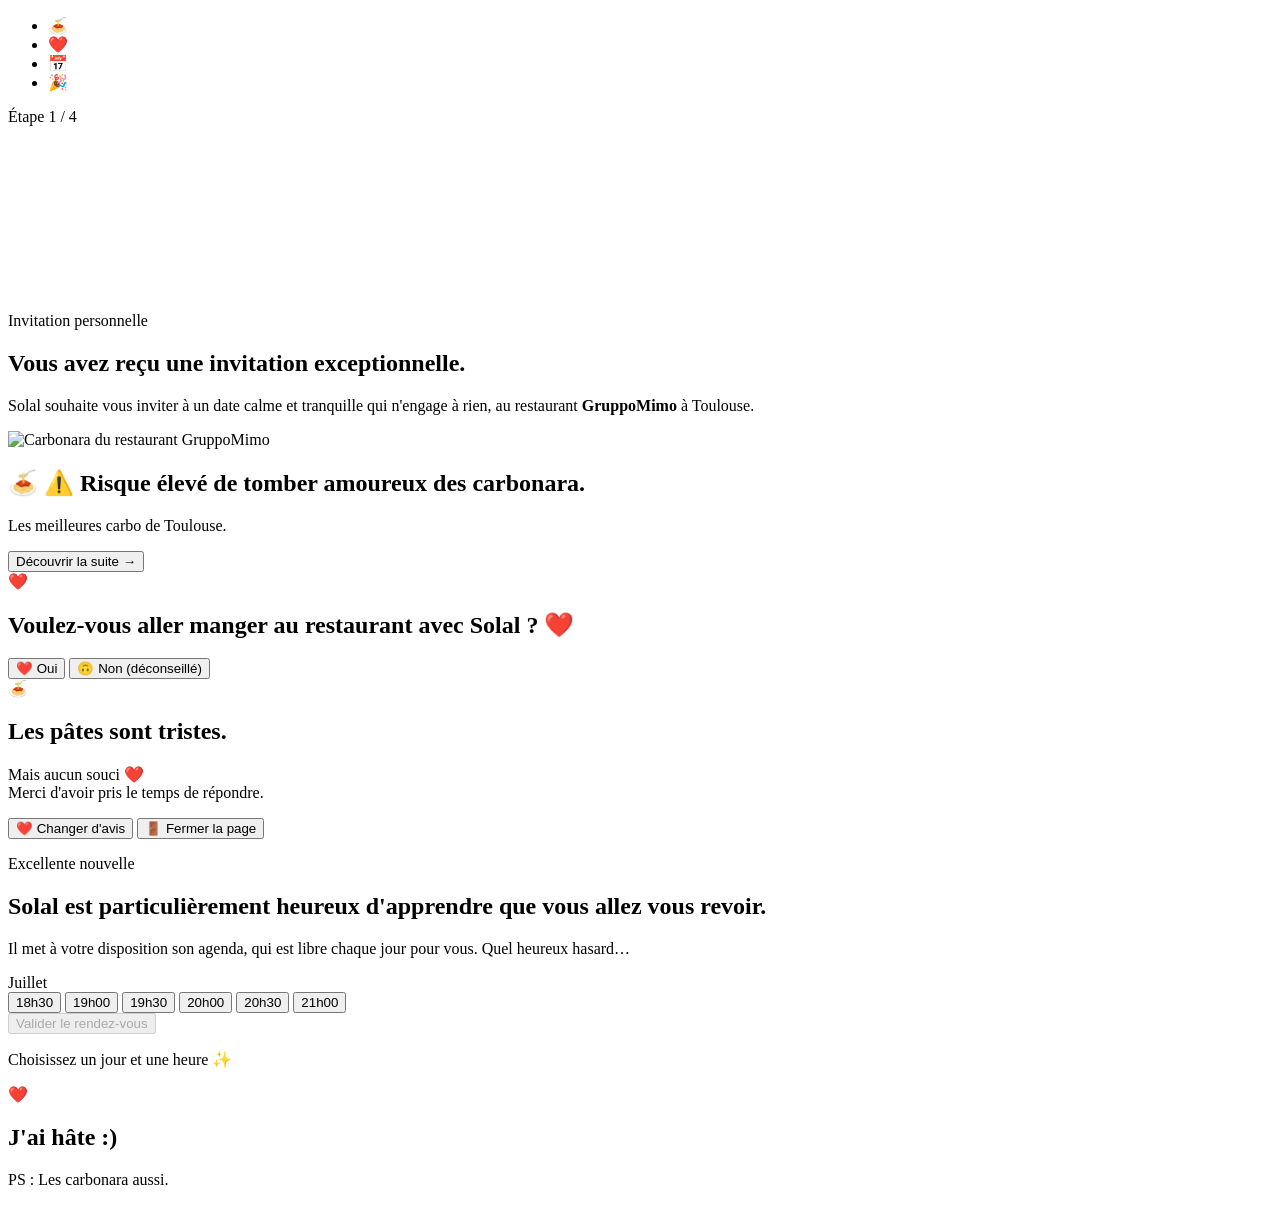
==== index.html @ 6204e291 "Rename 1.html to index.html" ====
<!DOCTYPE html>
<html lang="fr">
<head>
<meta charset="UTF-8">
<meta name="viewport" content="width=device-width, initial-scale=1, viewport-fit=cover">
<title>Une invitation exceptionnelle — GruppoMimo</title>
<meta name="description" content="Une invitation personnalisée au restaurant GruppoMimo, Toulouse.">

<!-- Police : Inter (fallback SF Pro / système) -->
<link rel="preconnect" href="https://fonts.googleapis.com">
<link rel="preconnect" href="https://fonts.gstatic.com" crossorigin>
<link href="https://fonts.googleapis.com/css2?family=Inter:wght@400;500;600;700;800&display=swap" rel="stylesheet">

<link rel="stylesheet" href="style.css">
</head>
<body>

  <!-- ============================================= -->
  <!-- BARRE DE PROGRESSION FIXE EN HAUT              -->
  <!-- ============================================= -->
  <header class="progress-bar" aria-label="Progression de l'invitation">
    <div class="progress-track">
      <div class="progress-fill" id="progressFill"></div>
      <ul class="progress-steps" role="list">
        <li class="step is-active" data-step="1"><span class="step-icon">🍝</span></li>
        <li class="step" data-step="2"><span class="step-icon">❤️</span></li>
        <li class="step" data-step="3"><span class="step-icon">📅</span></li>
        <li class="step" data-step="4"><span class="step-icon">🎉</span></li>
      </ul>
    </div>
    <p class="progress-label"><span id="stepLabel">Étape 1 / 4</span></p>
  </header>

  <!-- Canvas pour les confettis -->
  <canvas id="confettiCanvas" aria-hidden="true"></canvas>

  <main id="app">

    <!-- ============================================= -->
    <!-- PAGE 1 — HERO                                  -->
    <!-- ============================================= -->
    <section class="screen is-active" id="page-hero" data-step="1">

      <div class="hero" style="background-image:url('assets/terrasse.jpg');">
        <div class="hero-overlay"></div>
        <div class="hero-content reveal">
          <p class="eyebrow">Invitation personnelle</p>
          <h1 class="hero-title">Vous avez reçu une invitation exceptionnelle.</h1>
          <p class="hero-text">
            Solal souhaite vous inviter à un date calme et tranquille qui n'engage à rien,
            au restaurant <strong>GruppoMimo</strong> à Toulouse.
          </p>
          <div class="scroll-cue" aria-hidden="true">
            <span></span>
          </div>
        </div>
      </div>

      <div class="split-section reveal-on-scroll">
        <div class="split-media">
          <img src="assets/carbonara.jpg" alt="Carbonara du restaurant GruppoMimo" class="zoom-img">
        </div>
        <div class="split-copy">
          <h2>🍝 ⚠️ Risque élevé de tomber amoureux des carbonara.</h2>
          <p>Les meilleures carbo de Toulouse.</p>
          <button class="btn btn-primary" id="btnToQuestion">
            Découvrir la suite <span class="arrow">→</span>
          </button>
        </div>
      </div>

    </section>

    <!-- ============================================= -->
    <!-- PAGE 2 — LA QUESTION                           -->
    <!-- ============================================= -->
    <section class="screen" id="page-question" data-step="2">
      <div class="centered-screen">
        <div class="floating-heart" aria-hidden="true">❤️</div>
        <h1 class="question-title">Voulez-vous aller manger au restaurant avec Solal ? ❤️</h1>

        <div class="choice-buttons">
          <button class="btn btn-primary btn-large" id="btnYes">❤️ Oui</button>
          <button class="btn btn-secondary btn-large" id="btnNo">🙃 Non (déconseillé)</button>
        </div>
      </div>
    </section>

    <!-- ============================================= -->
    <!-- PAGE 2B — SI NON                               -->
    <!-- ============================================= -->
    <section class="screen" id="page-no" data-step="2">
      <div class="centered-screen">
        <div class="big-emoji" aria-hidden="true">🍝</div>
        <h1 class="question-title">Les pâtes sont tristes.</h1>
        <p class="subtle-text">Mais aucun souci ❤️<br>Merci d'avoir pris le temps de répondre.</p>

        <div class="choice-buttons">
          <button class="btn btn-primary btn-large" id="btnChangeMind">❤️ Changer d'avis</button>
          <button class="btn btn-ghost btn-large" id="btnClose">🚪 Fermer la page</button>
        </div>
      </div>
    </section>

    <!-- ============================================= -->
    <!-- PAGE 3 — CALENDRIER                            -->
    <!-- ============================================= -->
    <section class="screen" id="page-calendar" data-step="3">
      <div class="calendar-screen">
        <p class="eyebrow center">Excellente nouvelle</p>
        <h1 class="calendar-title">
          Solal est particulièrement heureux d'apprendre que vous allez vous revoir.
        </h1>
        <p class="calendar-text">
          Il met à votre disposition son agenda, qui est libre chaque jour pour vous.
          Quel heureux hasard…
        </p>

        <div class="calendar-card">
          <div class="calendar-month">Juillet</div>

          <div class="calendar-grid" id="calendarGrid" role="list" aria-label="Choix du jour en juillet"></div>

          <div class="time-slots" id="timeSlots" aria-label="Choix de l'heure">
            <button class="time-chip" data-time="18h30">18h30</button>
            <button class="time-chip" data-time="19h00">19h00</button>
            <button class="time-chip" data-time="19h30">19h30</button>
            <button class="time-chip" data-time="20h00">20h00</button>
            <button class="time-chip" data-time="20h30">20h30</button>
            <button class="time-chip" data-time="21h00">21h00</button>
          </div>

          <button class="btn btn-primary btn-large btn-block" id="btnValidate" disabled>
            Valider le rendez-vous
          </button>
          <p class="calendar-hint" id="calendarHint">Choisissez un jour et une heure ✨</p>
        </div>
      </div>
    </section>

    <!-- ============================================= -->
    <!-- PAGE 4 — FINAL                                 -->
    <!-- ============================================= -->
    <section class="screen" id="page-final" data-step="4">
      <div class="centered-screen">
        <div class="final-heart" aria-hidden="true">❤️</div>
        <h1 class="final-title">J'ai hâte :)</h1>
        <p class="final-sub">PS : Les carbonara aussi.</p>
        <p class="final-recap" id="finalRecap"></p>
      </div>
    </section>

  </main>

  <script src="script.js"></script>
</body>
</html>
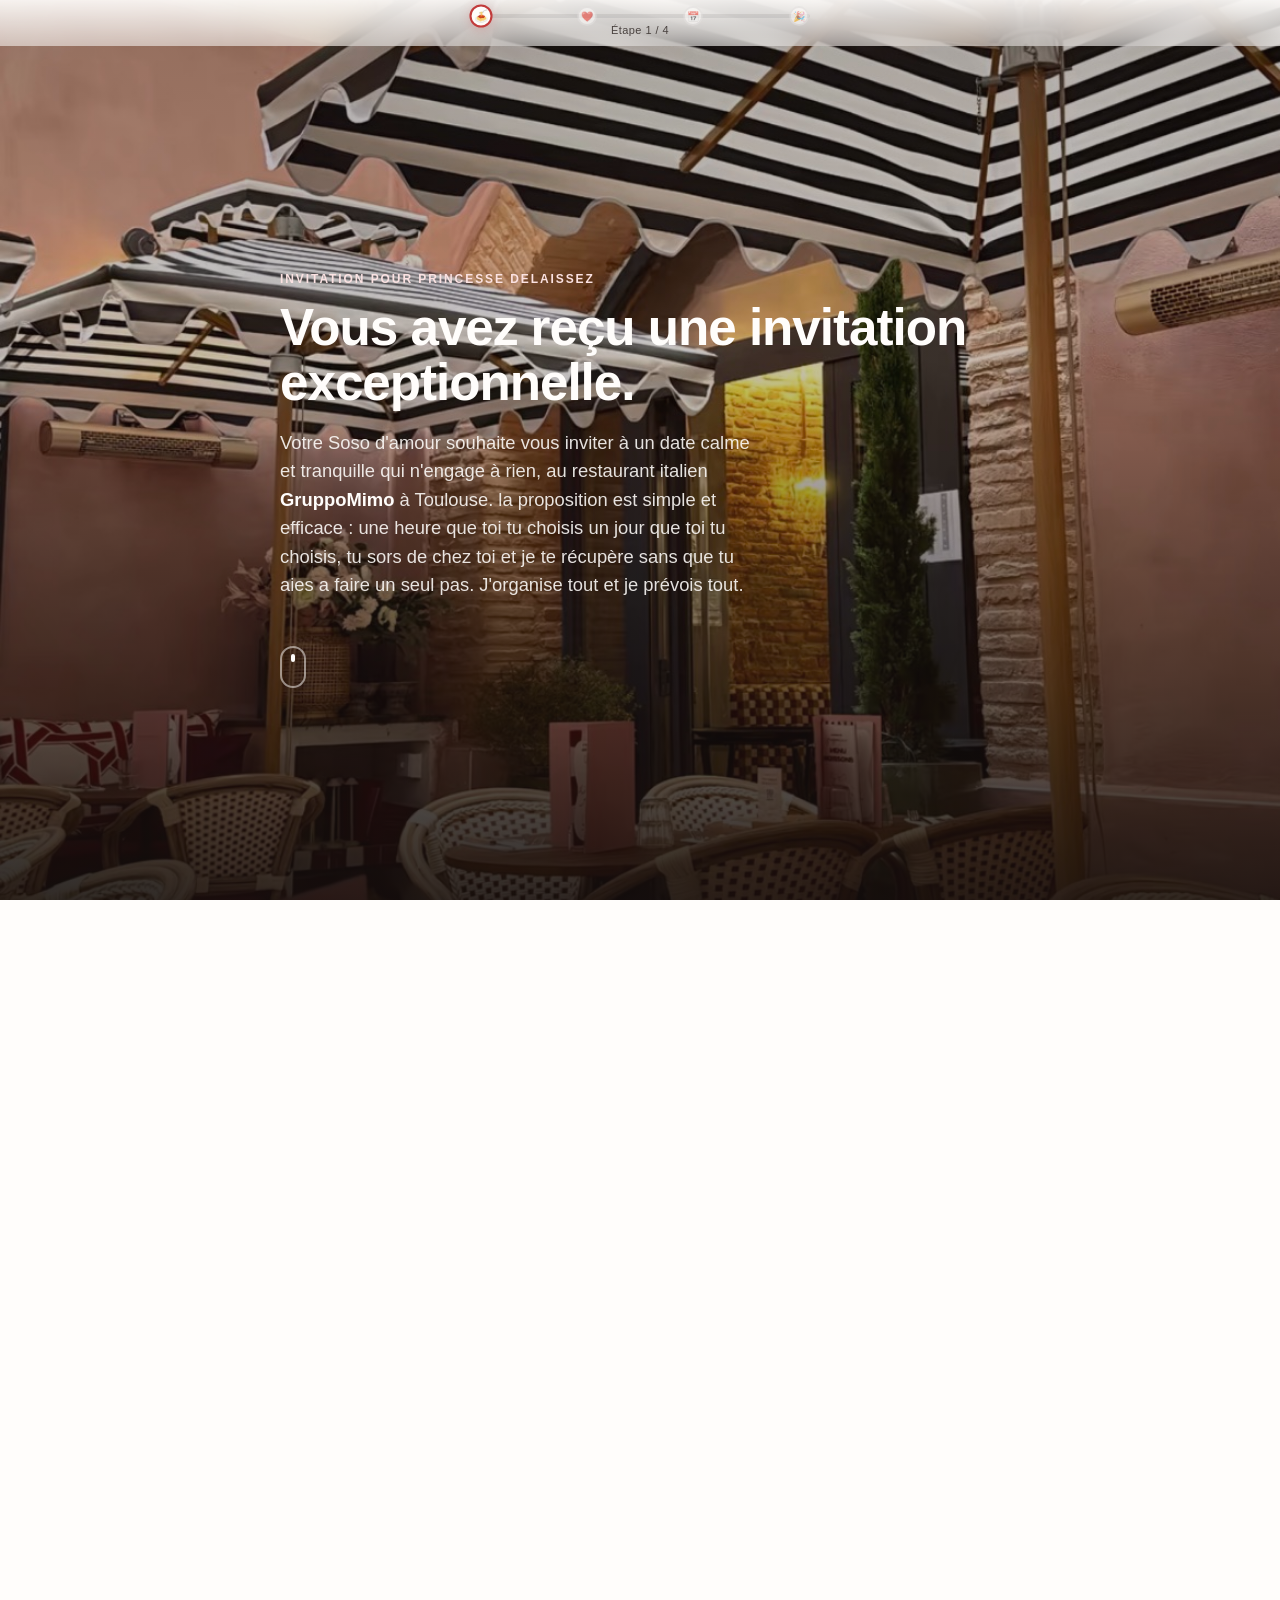
==== commit ee77590c: "Personalize invitation text and update button labels Updated text content throughout the invitation " ====
--- a/index.html
+++ b/index.html
@@ -44,11 +44,11 @@
       <div class="hero" style="background-image:url('assets/terrasse.jpg');">
         <div class="hero-overlay"></div>
         <div class="hero-content reveal">
-          <p class="eyebrow">Invitation personnelle</p>
+          <p class="eyebrow">Invitation pour princesse Delaissez</p>
           <h1 class="hero-title">Vous avez reçu une invitation exceptionnelle.</h1>
           <p class="hero-text">
-            Solal souhaite vous inviter à un date calme et tranquille qui n'engage à rien,
-            au restaurant <strong>GruppoMimo</strong> à Toulouse.
+            Votre Soso d'amour souhaite vous inviter à un date calme et tranquille qui n'engage à rien,
+            au restaurant italien <strong>GruppoMimo</strong> à Toulouse. la proposition est simple et efficace : une heure que toi tu choisis un jour que toi tu choisis, tu sors de chez toi et je te récupère sans que tu aies a faire un seul pas. J'organise tout et je prévois tout.
           </p>
           <div class="scroll-cue" aria-hidden="true">
             <span></span>
@@ -61,8 +61,8 @@
           <img src="assets/carbonara.jpg" alt="Carbonara du restaurant GruppoMimo" class="zoom-img">
         </div>
         <div class="split-copy">
-          <h2>🍝 ⚠️ Risque élevé de tomber amoureux des carbonara.</h2>
-          <p>Les meilleures carbo de Toulouse.</p>
+          <h2> ⚠️ Risque élevé de tomber amoureux des carbonara.</h2>
+          <p>( et de Solal )</p>
           <button class="btn btn-primary" id="btnToQuestion">
             Découvrir la suite <span class="arrow">→</span>
           </button>
@@ -77,11 +77,11 @@
     <section class="screen" id="page-question" data-step="2">
       <div class="centered-screen">
         <div class="floating-heart" aria-hidden="true">❤️</div>
-        <h1 class="question-title">Voulez-vous aller manger au restaurant avec Solal ? ❤️</h1>
+        <h1 class="question-title">Voulez-vous aller manger au restaurant avec Solal ? </h1>
 
         <div class="choice-buttons">
           <button class="btn btn-primary btn-large" id="btnYes">❤️ Oui</button>
-          <button class="btn btn-secondary btn-large" id="btnNo">🙃 Non (déconseillé)</button>
+          <button class="btn btn-secondary btn-large" id="btnNo">😡 Non </button>
         </div>
       </div>
     </section>
@@ -92,12 +92,12 @@
     <section class="screen" id="page-no" data-step="2">
       <div class="centered-screen">
         <div class="big-emoji" aria-hidden="true">🍝</div>
-        <h1 class="question-title">Les pâtes sont tristes.</h1>
-        <p class="subtle-text">Mais aucun souci ❤️<br>Merci d'avoir pris le temps de répondre.</p>
+        <h1 class="question-title">Les carbo sont tristes.</h1>
+        <p class="subtle-text">Mais aucun souci :) <br>Merci d'avoir pris le temps de répondre. J'ai ouvert ce site pour toi jusqu'au 29 Juillet, si tu changes d'avis d'ici là,tu peux recliquer sur ce lien quand tu veux ! 🫶 tu me manques, bisous. Soneuil</p>
 
         <div class="choice-buttons">
           <button class="btn btn-primary btn-large" id="btnChangeMind">❤️ Changer d'avis</button>
-          <button class="btn btn-ghost btn-large" id="btnClose">🚪 Fermer la page</button>
+          
         </div>
       </div>
     </section>
@@ -107,9 +107,9 @@
     <!-- ============================================= -->
     <section class="screen" id="page-calendar" data-step="3">
       <div class="calendar-screen">
-        <p class="eyebrow center">Excellente nouvelle</p>
+        <p class="eyebrow center">Excellente nouvelle 🤭😀😀</p>
         <h1 class="calendar-title">
-          Solal est particulièrement heureux d'apprendre que vous allez vous revoir.
+          Solal est particulièrement heureux d'apprendre que vous allez vous revoir. ( je suis fou de joie )
         </h1>
         <p class="calendar-text">
           Il met à votre disposition son agenda, qui est libre chaque jour pour vous.
@@ -122,18 +122,18 @@
           <div class="calendar-grid" id="calendarGrid" role="list" aria-label="Choix du jour en juillet"></div>
 
           <div class="time-slots" id="timeSlots" aria-label="Choix de l'heure">
-            <button class="time-chip" data-time="18h30">18h30</button>
-            <button class="time-chip" data-time="19h00">19h00</button>
-            <button class="time-chip" data-time="19h30">19h30</button>
-            <button class="time-chip" data-time="20h00">20h00</button>
-            <button class="time-chip" data-time="20h30">20h30</button>
-            <button class="time-chip" data-time="21h00">21h00</button>
+            <button class="time-chip" data-time="18h30">11h30</button>
+            <button class="time-chip" data-time="19h00">12h00</button>
+            <button class="time-chip" data-time="19h30">12h30</button>
+            <button class="time-chip" data-time="20h00">19h00</button>
+            <button class="time-chip" data-time="20h30">19h30</button>
+            <button class="time-chip" data-time="21h00">20h00</button>
           </div>
 
           <button class="btn btn-primary btn-large btn-block" id="btnValidate" disabled>
             Valider le rendez-vous
           </button>
-          <p class="calendar-hint" id="calendarHint">Choisissez un jour et une heure ✨</p>
+          <p class="calendar-hint" id="calendarHint">Choisissez un jour et une heure</p>
         </div>
       </div>
     </section>
@@ -145,7 +145,7 @@
       <div class="centered-screen">
         <div class="final-heart" aria-hidden="true">❤️</div>
         <h1 class="final-title">J'ai hâte :)</h1>
-        <p class="final-sub">PS : Les carbonara aussi.</p>
+        <p class="final-sub">( Les carbonara aussi )</p>
         <p class="final-recap" id="finalRecap"></p>
       </div>
     </section>
--- a/style.css
+++ b/style.css
@@ -0,0 +1,548 @@
+/* =====================================================================
+   GRUPPOMIMO — INVITATION
+   Style mobile-first. Inspirations : Apple / Linear / Framer / Stripe.
+   ===================================================================== */
+
+/* -------------------- 1. TOKENS -------------------- */
+:root{
+  /* Palette */
+  --off-white:   #FFFDFB;
+  --cream:       #FBF6EF;
+  --blush:       #FBE2E2;
+  --blush-soft:  #FDEDEC;
+  --red:         #C23B3B;   /* rouge GruppoMimo */
+  --red-dark:    #A32E2E;
+  --near-black:  #201C1B;
+  --ink-soft:    #4A4340;
+
+  /* Typo */
+  --font-main: "Inter", -apple-system, BlinkMacSystemFont, "SF Pro Display", "SF Pro Text", "Helvetica Neue", Arial, sans-serif;
+
+  /* Rythme / effets */
+  --ease: cubic-bezier(.22,1,.36,1);
+  --shadow-soft: 0 10px 30px -10px rgba(32,28,27,.15);
+  --shadow-card: 0 4px 20px rgba(32,28,27,.06);
+  --radius-lg: 28px;
+  --radius-md: 18px;
+  --radius-sm: 12px;
+}
+
+/* -------------------- 2. RESET -------------------- */
+*, *::before, *::after{ box-sizing: border-box; }
+html{
+  scroll-behavior: smooth;
+  -webkit-text-size-adjust: 100%;
+}
+body{
+  margin:0;
+  font-family: var(--font-main);
+  background: var(--off-white);
+  color: var(--near-black);
+  -webkit-font-smoothing: antialiased;
+  overflow-x: hidden;
+}
+h1,h2,h3,p,ul{ margin:0; }
+ul{ list-style:none; padding:0; }
+button{ font-family: inherit; }
+img{ display:block; max-width:100%; }
+
+@media (prefers-reduced-motion: reduce){
+  *{ animation-duration: 0.001ms !important; animation-iteration-count: 1 !important; transition-duration: 0.001ms !important; scroll-behavior: auto !important; }
+}
+
+/* Focus visible, accessible */
+a:focus-visible, button:focus-visible{
+  outline: 2px solid var(--red);
+  outline-offset: 3px;
+  border-radius: 8px;
+}
+
+/* -------------------- 3. BARRE DE PROGRESSION -------------------- */
+.progress-bar{
+  position: fixed;
+  top: 0; left: 0; right: 0;
+  z-index: 100;
+  padding: 14px 20px 10px;
+  background: linear-gradient(to bottom, rgba(255,253,251,.92), rgba(255,253,251,.55));
+  backdrop-filter: blur(14px);
+  -webkit-backdrop-filter: blur(14px);
+  display:flex;
+  flex-direction: column;
+  align-items:center;
+  gap: 6px;
+}
+.progress-track{
+  position: relative;
+  width: 100%;
+  max-width: 340px;
+  height: 4px;
+  background: rgba(32,28,27,.08);
+  border-radius: 4px;
+}
+.progress-fill{
+  position:absolute;
+  top:0; left:0;
+  height:100%;
+  width: 0%;
+  background: linear-gradient(90deg, var(--red), var(--red-dark));
+  border-radius: 4px;
+  transition: width .6s var(--ease);
+}
+.progress-steps{
+  position:absolute;
+  top: 50%;
+  left: 0; right: 0;
+  transform: translateY(-50%);
+  display:flex;
+  justify-content: space-between;
+}
+.step{
+  width: 22px; height: 22px;
+  border-radius: 50%;
+  background: var(--off-white);
+  border: 2px solid rgba(32,28,27,.12);
+  display:flex; align-items:center; justify-content:center;
+  font-size: 11px;
+  transition: all .4s var(--ease);
+  transform: scale(.9);
+  opacity: .55;
+}
+.step.is-active, .step.is-done{
+  border-color: var(--red);
+  opacity: 1;
+  transform: scale(1.05);
+  box-shadow: 0 2px 10px rgba(194,59,59,.25);
+}
+.progress-label{
+  font-size: 11px;
+  letter-spacing: .04em;
+  color: var(--ink-soft);
+  font-weight: 500;
+}
+
+/* -------------------- 4. CANVAS CONFETTIS -------------------- */
+#confettiCanvas{
+  position: fixed;
+  inset: 0;
+  width: 100vw;
+  height: 100vh;
+  pointer-events: none;
+  z-index: 999;
+}
+
+/* -------------------- 5. GESTION DES ÉCRANS -------------------- */
+#app{
+  position: relative;
+  width: 100%;
+  min-height: 100vh;
+}
+.screen{
+  display:none;
+  min-height: 100vh;
+  width: 100%;
+}
+.screen.is-active{
+  display:block;
+}
+.screen.is-entering{
+  animation: screenFadeIn .7s var(--ease) forwards;
+}
+.screen.is-leaving{
+  animation: screenFadeOut .35s var(--ease) forwards;
+}
+@keyframes screenFadeIn{
+  from{ opacity: 0; transform: translateY(18px) scale(.99); }
+  to{ opacity: 1; transform: translateY(0) scale(1); }
+}
+@keyframes screenFadeOut{
+  from{ opacity: 1; transform: translateY(0) scale(1); }
+  to{ opacity: 0; transform: translateY(-14px) scale(.99); }
+}
+
+/* -------------------- 6. PAGE 1 — HERO -------------------- */
+.hero{
+  position: relative;
+  min-height: 100svh;
+  background-size: cover;
+  background-position: center;
+  display:flex;
+  align-items:flex-end;
+  padding: 100px 20px 56px;
+}
+.hero-overlay{
+  position:absolute; inset:0;
+  background: linear-gradient(180deg, rgba(32,20,18,.35) 0%, rgba(32,20,18,.25) 40%, rgba(20,14,13,.88) 100%);
+}
+.hero-content{
+  position: relative;
+  z-index: 2;
+  max-width: 640px;
+  margin: 0 auto;
+  color: var(--off-white);
+  text-align: left;
+}
+.eyebrow{
+  font-size: 12px;
+  letter-spacing: .16em;
+  text-transform: uppercase;
+  font-weight: 600;
+  color: var(--blush);
+  margin-bottom: 14px;
+}
+.eyebrow.center{ text-align:center; color: var(--red); }
+.hero-title{
+  font-size: clamp(2rem, 7vw, 3.2rem);
+  line-height: 1.08;
+  font-weight: 800;
+  letter-spacing: -.02em;
+  margin-bottom: 18px;
+}
+.hero-text{
+  font-size: clamp(1rem, 3.6vw, 1.15rem);
+  line-height: 1.55;
+  color: rgba(255,253,251,.88);
+  max-width: 46ch;
+}
+.hero-text strong{ color: var(--off-white); }
+
+.scroll-cue{
+  margin-top: 46px;
+  width: 26px; height: 42px;
+  border: 2px solid rgba(255,253,251,.5);
+  border-radius: 20px;
+  position: relative;
+}
+.scroll-cue span{
+  position:absolute;
+  top: 6px; left: 50%;
+  width: 4px; height: 8px;
+  margin-left: -2px;
+  background: var(--off-white);
+  border-radius: 4px;
+  animation: scrollCue 1.8s ease-in-out infinite;
+}
+@keyframes scrollCue{
+  0%{ transform: translateY(0); opacity: 1; }
+  70%{ transform: translateY(14px); opacity: 0; }
+  100%{ transform: translateY(0); opacity: 0; }
+}
+
+/* Fade-in au chargement */
+.reveal{
+  animation: fadeInUp 1s var(--ease) both;
+}
+@keyframes fadeInUp{
+  from{ opacity: 0; transform: translateY(24px); }
+  to{ opacity: 1; transform: translateY(0); }
+}
+
+/* Section deux colonnes */
+.split-section{
+  max-width: 1040px;
+  margin: 0 auto;
+  padding: 64px 20px 90px;
+  display: grid;
+  grid-template-columns: 1fr;
+  gap: 32px;
+  background: var(--cream);
+}
+.split-media{
+  border-radius: var(--radius-lg);
+  overflow: hidden;
+  box-shadow: var(--shadow-soft);
+  aspect-ratio: 1 / 1;
+}
+.zoom-img{
+  width: 100%; height: 100%;
+  object-fit: cover;
+  transform: scale(1.01);
+  transition: transform 1.2s var(--ease);
+}
+.split-media:hover .zoom-img,
+.split-media:focus-within .zoom-img{
+  transform: scale(1.08);
+}
+.split-copy{
+  display:flex;
+  flex-direction: column;
+  justify-content: center;
+  gap: 14px;
+  text-align: center;
+}
+.split-copy h2{
+  font-size: clamp(1.3rem, 4.6vw, 1.7rem);
+  line-height: 1.3;
+  font-weight: 700;
+  letter-spacing: -.01em;
+}
+.split-copy p{
+  font-size: 1rem;
+  color: var(--ink-soft);
+}
+
+/* Reveal on scroll (déclenché en JS via IntersectionObserver) */
+.reveal-on-scroll{
+  opacity: 0;
+  transform: translateY(28px);
+  transition: opacity .9s var(--ease), transform .9s var(--ease);
+}
+.reveal-on-scroll.is-visible{
+  opacity: 1;
+  transform: translateY(0);
+}
+
+/* -------------------- 7. BOUTONS -------------------- */
+.btn{
+  border: none;
+  cursor: pointer;
+  border-radius: 999px;
+  padding: 15px 28px;
+  font-size: 1rem;
+  font-weight: 600;
+  letter-spacing: -.005em;
+  display: inline-flex;
+  align-items: center;
+  justify-content: center;
+  gap: 8px;
+  transition: transform .28s var(--ease), box-shadow .28s var(--ease), background .28s var(--ease);
+  will-change: transform;
+}
+.btn:active{ transform: translateY(1px) scale(.98); }
+
+.btn-primary{
+  background: linear-gradient(180deg, var(--red), var(--red-dark));
+  color: var(--off-white);
+  box-shadow: 0 8px 20px -6px rgba(194,59,59,.55), inset 0 1px 0 rgba(255,255,255,.15);
+}
+.btn-primary:hover{
+  transform: translateY(-3px);
+  box-shadow: 0 14px 28px -8px rgba(194,59,59,.6), inset 0 1px 0 rgba(255,255,255,.2);
+}
+.btn-secondary{
+  background: var(--off-white);
+  color: var(--ink-soft);
+  border: 1.5px solid rgba(32,28,27,.14);
+}
+.btn-secondary:hover{
+  transform: translateY(-3px);
+  box-shadow: var(--shadow-card);
+  border-color: rgba(32,28,27,.22);
+}
+.btn-ghost{
+  background: transparent;
+  color: var(--ink-soft);
+  text-decoration: underline;
+  text-underline-offset: 4px;
+}
+.btn-ghost:hover{ color: var(--near-black); }
+
+.btn-large{ padding: 17px 34px; font-size: 1.05rem; width: 100%; max-width: 320px; }
+.btn-block{ width: 100%; max-width: none; }
+.btn:disabled{ opacity: .45; cursor: not-allowed; transform:none !important; box-shadow:none !important; }
+
+.arrow{ transition: transform .3s var(--ease); }
+.btn:hover .arrow{ transform: translateX(4px); }
+
+/* -------------------- 8. ÉCRANS CENTRÉS (question / non / final) -------------------- */
+.centered-screen{
+  min-height: 100svh;
+  display:flex;
+  flex-direction: column;
+  align-items:center;
+  justify-content:center;
+  text-align:center;
+  padding: 120px 24px 60px;
+  gap: 28px;
+  background: linear-gradient(180deg, var(--off-white), var(--blush-soft));
+}
+
+.floating-heart, .big-emoji, .final-heart{
+  font-size: 3.4rem;
+  animation: floatHeart 3.2s ease-in-out infinite;
+}
+@keyframes floatHeart{
+  0%, 100%{ transform: translateY(0) scale(1); }
+  50%{ transform: translateY(-10px) scale(1.06); }
+}
+
+.question-title{
+  font-size: clamp(1.6rem, 6vw, 2.5rem);
+  font-weight: 800;
+  letter-spacing: -.02em;
+  line-height: 1.25;
+  max-width: 20ch;
+}
+.subtle-text{
+  font-size: 1.05rem;
+  color: var(--ink-soft);
+  line-height: 1.6;
+  max-width: 34ch;
+}
+
+.choice-buttons{
+  display:flex;
+  flex-direction: column;
+  align-items:center;
+  gap: 16px;
+  width: 100%;
+  margin-top: 6px;
+}
+
+/* -------------------- 9. PAGE 2B — NON -------------------- */
+.big-emoji{ filter: grayscale(.15); }
+
+/* -------------------- 10. PAGE 3 — CALENDRIER -------------------- */
+.calendar-screen{
+  min-height: 100svh;
+  padding: 120px 20px 80px;
+  max-width: 640px;
+  margin: 0 auto;
+  text-align:center;
+  display:flex;
+  flex-direction:column;
+  align-items:center;
+  gap: 14px;
+}
+.calendar-title{
+  font-size: clamp(1.4rem, 5.2vw, 1.9rem);
+  font-weight: 800;
+  letter-spacing: -.01em;
+  line-height: 1.3;
+}
+.calendar-text{
+  color: var(--ink-soft);
+  font-size: 1rem;
+  line-height: 1.6;
+  max-width: 42ch;
+  margin-bottom: 8px;
+}
+
+.calendar-card{
+  width: 100%;
+  background: var(--off-white);
+  border-radius: var(--radius-lg);
+  padding: 28px 20px 32px;
+  box-shadow: var(--shadow-soft);
+  display:flex;
+  flex-direction: column;
+  gap: 20px;
+}
+.calendar-month{
+  font-size: .8rem;
+  letter-spacing: .12em;
+  text-transform: uppercase;
+  font-weight: 700;
+  color: var(--red);
+}
+
+.calendar-grid{
+  display: grid;
+  grid-template-columns: repeat(7, 1fr);
+  gap: 6px;
+}
+.day-cell{
+  aspect-ratio: 1;
+  display:flex; align-items:center; justify-content:center;
+  border-radius: 12px;
+  background: var(--cream);
+  border: 1.5px solid transparent;
+  font-size: .92rem;
+  font-weight: 500;
+  color: var(--near-black);
+  cursor: pointer;
+  transition: all .25s var(--ease);
+}
+.day-cell:hover{
+  transform: translateY(-2px);
+  box-shadow: var(--shadow-card);
+}
+.day-cell.is-selected{
+  background: var(--red);
+  color: var(--off-white);
+  border-color: var(--red-dark);
+  box-shadow: 0 6px 16px -6px rgba(194,59,59,.5);
+}
+.day-cell.is-empty{
+  visibility: hidden;
+}
+.day-label{
+  font-size: .65rem;
+  color: var(--ink-soft);
+  opacity: .6;
+  font-weight: 600;
+}
+
+.time-slots{
+  display:flex;
+  flex-wrap: wrap;
+  gap: 10px;
+  justify-content: center;
+}
+.time-chip{
+  border: 1.5px solid rgba(32,28,27,.14);
+  background: var(--off-white);
+  padding: 10px 16px;
+  border-radius: 999px;
+  font-size: .92rem;
+  font-weight: 600;
+  color: var(--ink-soft);
+  cursor: pointer;
+  transition: all .25s var(--ease);
+}
+.time-chip:hover{
+  transform: translateY(-2px);
+  box-shadow: var(--shadow-card);
+}
+.time-chip.is-selected{
+  background: var(--near-black);
+  color: var(--off-white);
+  border-color: var(--near-black);
+}
+
+.calendar-hint{
+  font-size: .85rem;
+  color: var(--ink-soft);
+  opacity: .8;
+}
+
+/* -------------------- 11. PAGE 4 — FINAL -------------------- */
+.final-title{
+  font-size: clamp(2.2rem, 9vw, 3.4rem);
+  font-weight: 800;
+  letter-spacing: -.02em;
+}
+.final-sub{
+  font-size: 1.05rem;
+  color: var(--ink-soft);
+}
+.final-recap{
+  margin-top: 10px;
+  font-size: .95rem;
+  font-weight: 600;
+  color: var(--red-dark);
+  background: var(--blush);
+  padding: 10px 18px;
+  border-radius: 999px;
+}
+
+/* -------------------- 12. RESPONSIVE : TABLETTE -------------------- */
+@media (min-width: 700px){
+  .split-section{
+    grid-template-columns: 1fr 1fr;
+    align-items: center;
+    padding: 90px 40px;
+  }
+  .split-copy{ text-align:left; align-items:flex-start; }
+  .choice-buttons{ flex-direction: row; }
+  .btn-large{ width: auto; }
+  .calendar-card{ padding: 36px 40px 40px; }
+}
+
+/* -------------------- 13. RESPONSIVE : DESKTOP -------------------- */
+@media (min-width: 1080px){
+  .hero{ padding: 140px 80px 80px; align-items: center; }
+  .hero-content{ max-width: 720px; }
+  .split-section{ max-width: 1160px; gap: 64px; }
+  .calendar-card{ padding: 44px 56px 48px; }
+  .day-cell{ font-size: 1rem; }
+}
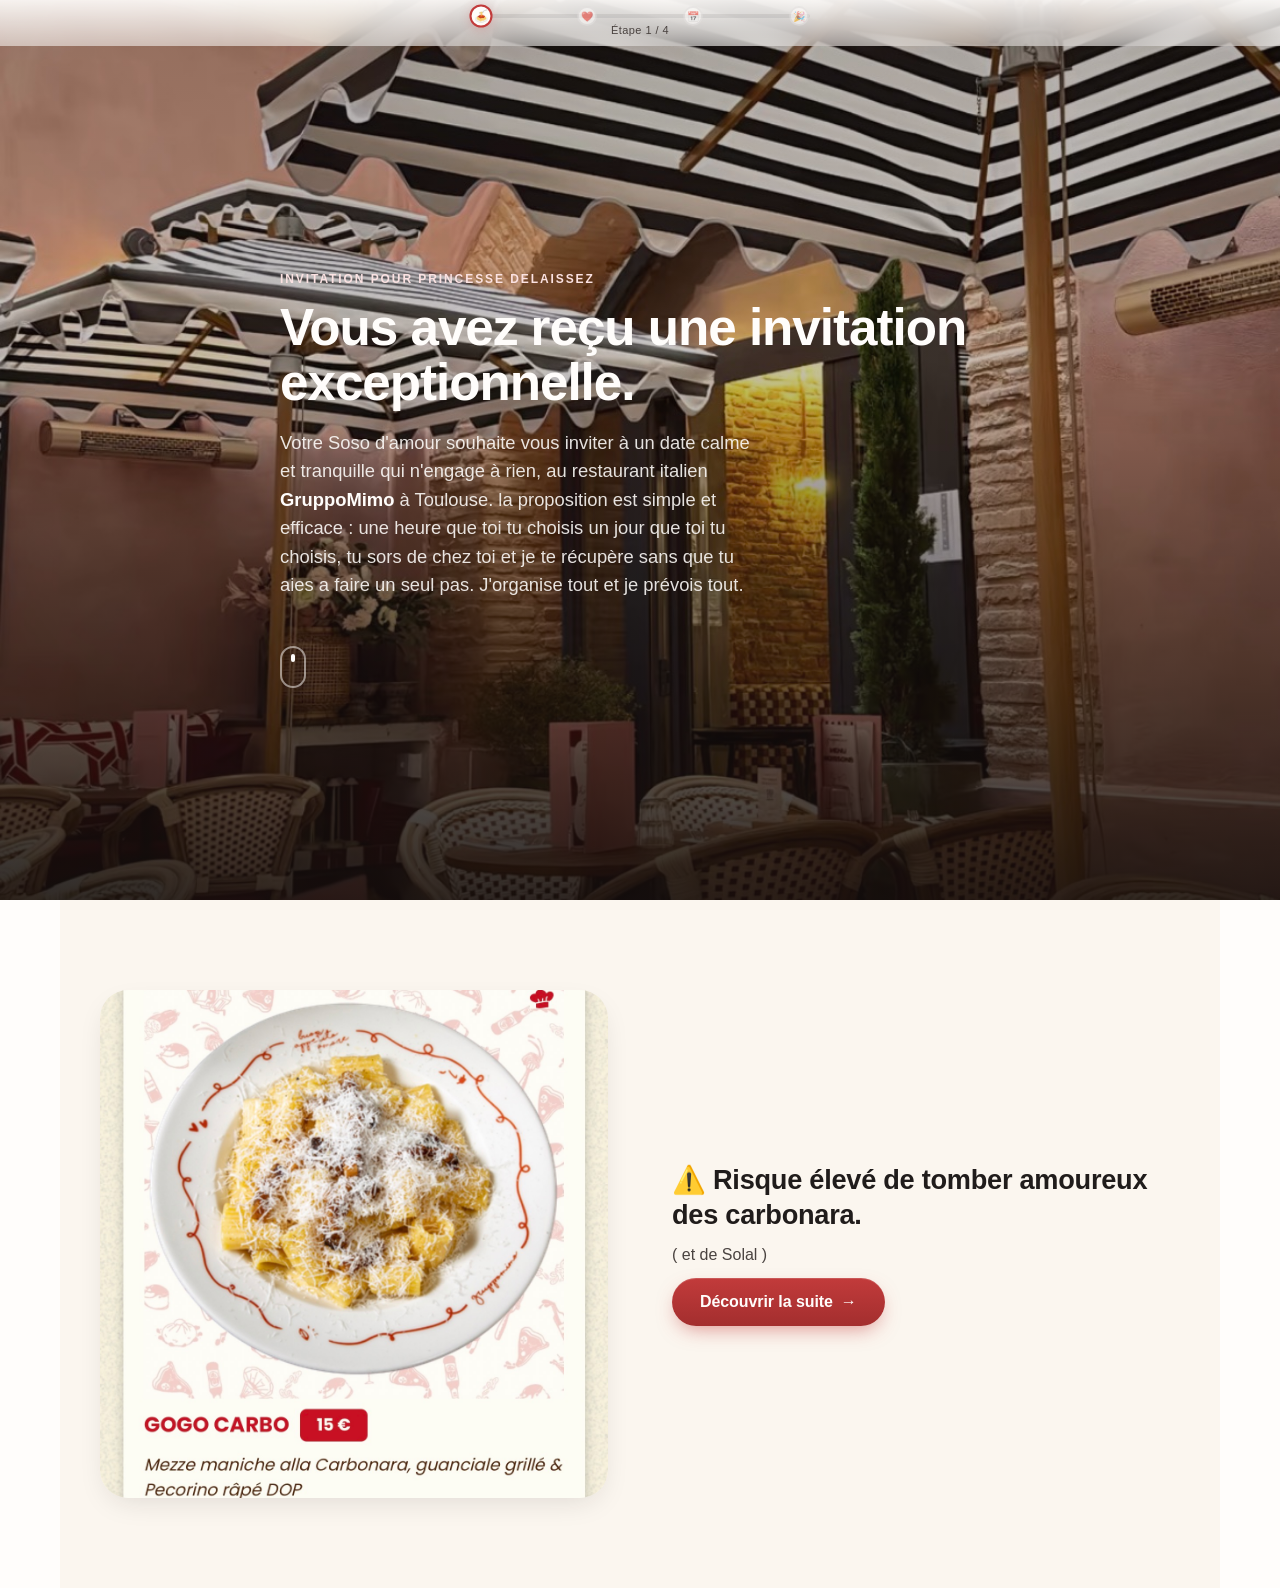
==== commit 5aa6b160: "Add files via upload" ====
--- a/index.html
+++ b/index.html
@@ -83,6 +83,7 @@
           <button class="btn btn-primary btn-large" id="btnYes">❤️ Oui</button>
           <button class="btn btn-secondary btn-large" id="btnNo">😡 Non </button>
         </div>
+        <p class="dodge-message" id="dodgeMessage" aria-live="polite"></p>
       </div>
     </section>
 
@@ -121,13 +122,16 @@
 
           <div class="calendar-grid" id="calendarGrid" role="list" aria-label="Choix du jour en juillet"></div>
 
+          <!-- Message spécial affiché uniquement si le 14 juillet est sélectionné -->
+          <div class="special-day-message" id="specialDayMessage" hidden></div>
+
           <div class="time-slots" id="timeSlots" aria-label="Choix de l'heure">
-            <button class="time-chip" data-time="18h30">11h30</button>
-            <button class="time-chip" data-time="19h00">12h00</button>
-            <button class="time-chip" data-time="19h30">12h30</button>
-            <button class="time-chip" data-time="20h00">19h00</button>
-            <button class="time-chip" data-time="20h30">19h30</button>
-            <button class="time-chip" data-time="21h00">20h00</button>
+            <button class="time-chip" data-time="11h30">11h30</button>
+            <button class="time-chip" data-time="12h00">12h00</button>
+            <button class="time-chip" data-time="12h30">12h30</button>
+            <button class="time-chip" data-time="19h00">19h00</button>
+            <button class="time-chip" data-time="19h30">19h30</button>
+            <button class="time-chip" data-time="20h00">20h00</button>
           </div>
 
           <button class="btn btn-primary btn-large btn-block" id="btnValidate" disabled>
--- a/style.css
+++ b/style.css
@@ -388,6 +388,33 @@
   margin-top: 6px;
 }
 
+.dodge-message{
+  min-height: 1.4em;
+  font-size: 1.05rem;
+  font-weight: 700;
+  color: var(--red-dark);
+  opacity: 0;
+  transition: opacity .25s var(--ease);
+}
+.dodge-message.is-visible{
+  opacity: 1;
+  animation: dodgePop .5s var(--ease);
+}
+@keyframes dodgePop{
+  0%{ transform: scale(.85); }
+  40%{ transform: scale(1.08); }
+  100%{ transform: scale(1); }
+}
+
+#btnNo.is-dodging{
+  animation: dodgeWiggle .4s var(--ease);
+}
+@keyframes dodgeWiggle{
+  0%, 100%{ transform: rotate(0); }
+  25%{ transform: rotate(-6deg); }
+  75%{ transform: rotate(6deg); }
+}
+
 /* -------------------- 9. PAGE 2B — NON -------------------- */
 .big-emoji{ filter: grayscale(.15); }
 
@@ -505,6 +532,40 @@
   opacity: .8;
 }
 
+/* Jour bloqué (indisponible toute la journée) */
+.day-cell.is-unavailable{
+  background: rgba(194,59,59,.12);
+  color: var(--red-dark);
+  text-decoration: line-through;
+  cursor: not-allowed;
+  opacity: .7;
+}
+.day-cell.is-unavailable:hover{
+  transform: none;
+  box-shadow: none;
+}
+
+/* Créneau horaire indisponible pour le jour sélectionné */
+.time-chip.is-unavailable{
+  opacity: .35;
+  cursor: not-allowed;
+  text-decoration: line-through;
+  pointer-events: none;
+}
+
+/* Message spécial (ex: 14 juillet) */
+.special-day-message{
+  background: var(--blush-soft);
+  border: 1px solid rgba(194,59,59,.18);
+  border-radius: var(--radius-md);
+  padding: 16px 18px;
+  font-size: .92rem;
+  line-height: 1.6;
+  color: var(--near-black);
+  text-align: left;
+  animation: fadeInUp .5s var(--ease) both;
+}
+
 /* -------------------- 11. PAGE 4 — FINAL -------------------- */
 .final-title{
   font-size: clamp(2.2rem, 9vw, 3.4rem);
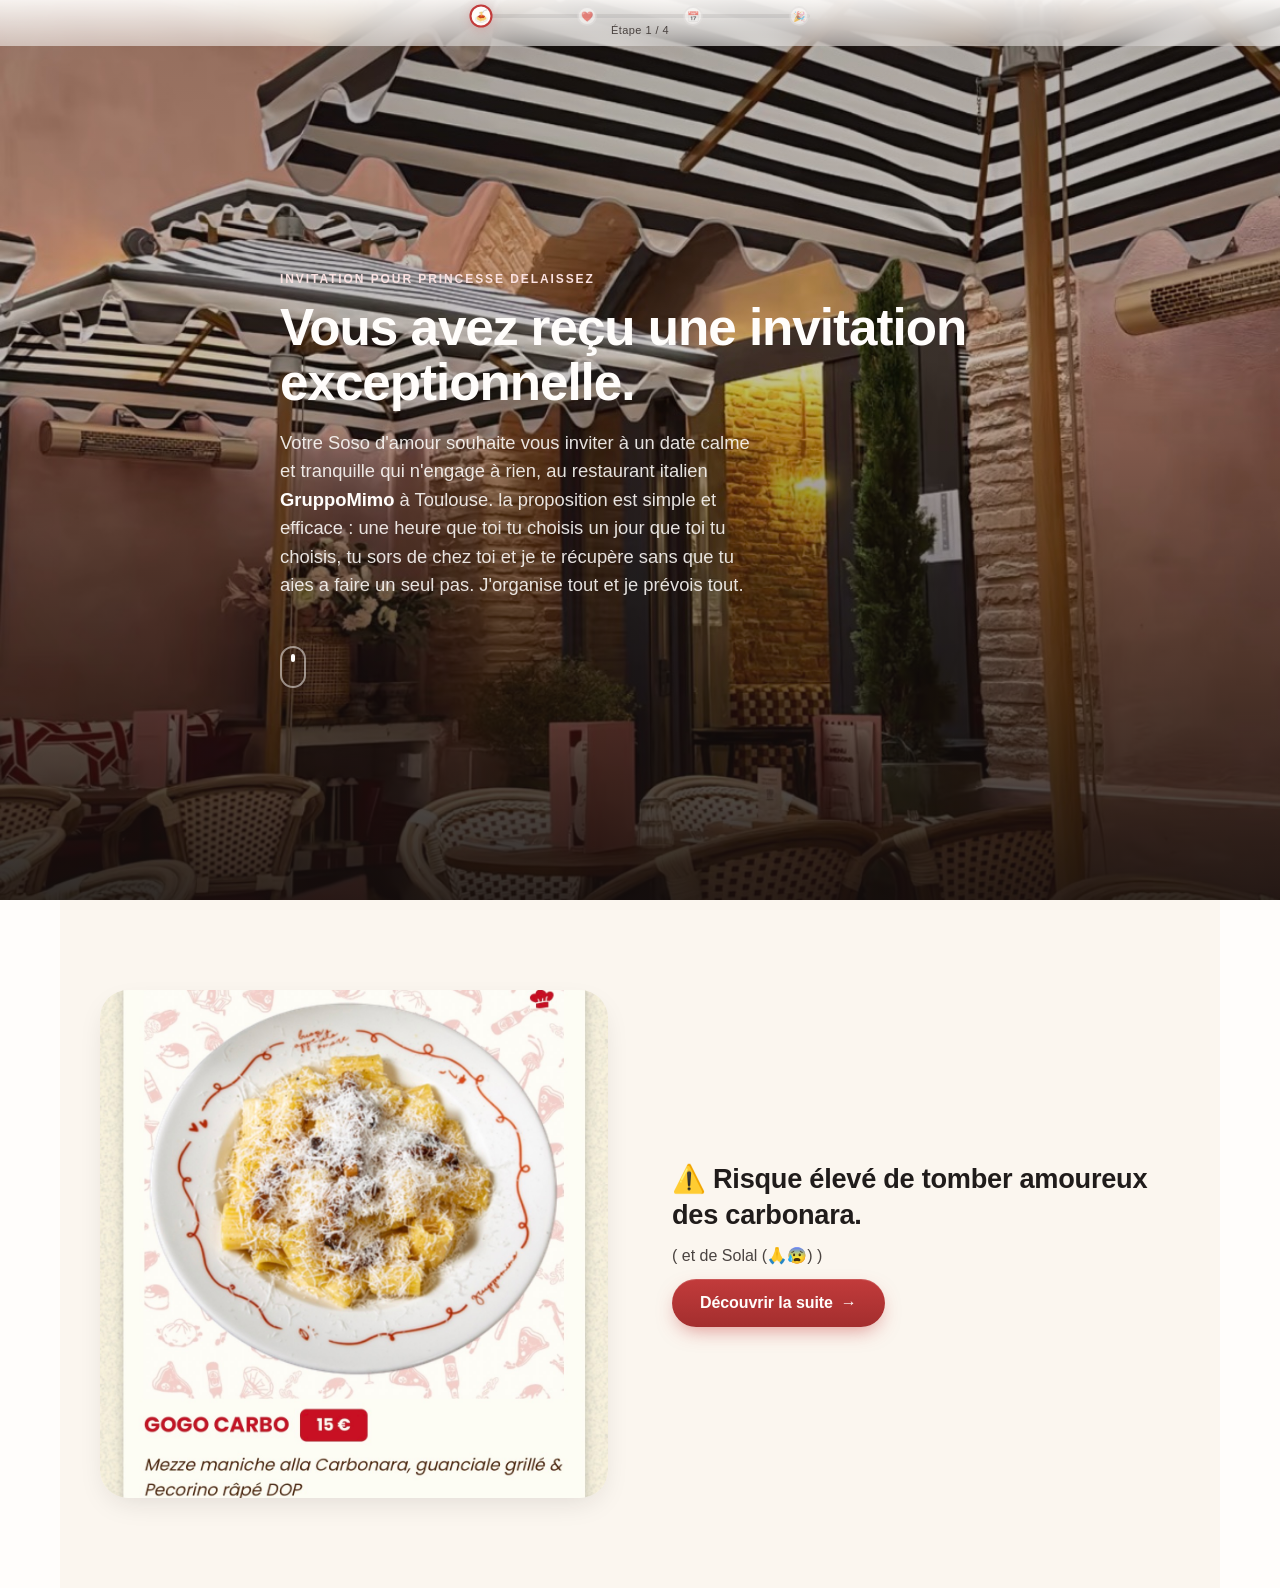
==== commit 4c428c2a: "Update index.html" ====
--- a/index.html
+++ b/index.html
@@ -62,7 +62,7 @@
         </div>
         <div class="split-copy">
           <h2> ⚠️ Risque élevé de tomber amoureux des carbonara.</h2>
-          <p>( et de Solal )</p>
+          <p>( et de Solal (🙏😰) )</p>
           <button class="btn btn-primary" id="btnToQuestion">
             Découvrir la suite <span class="arrow">→</span>
           </button>
